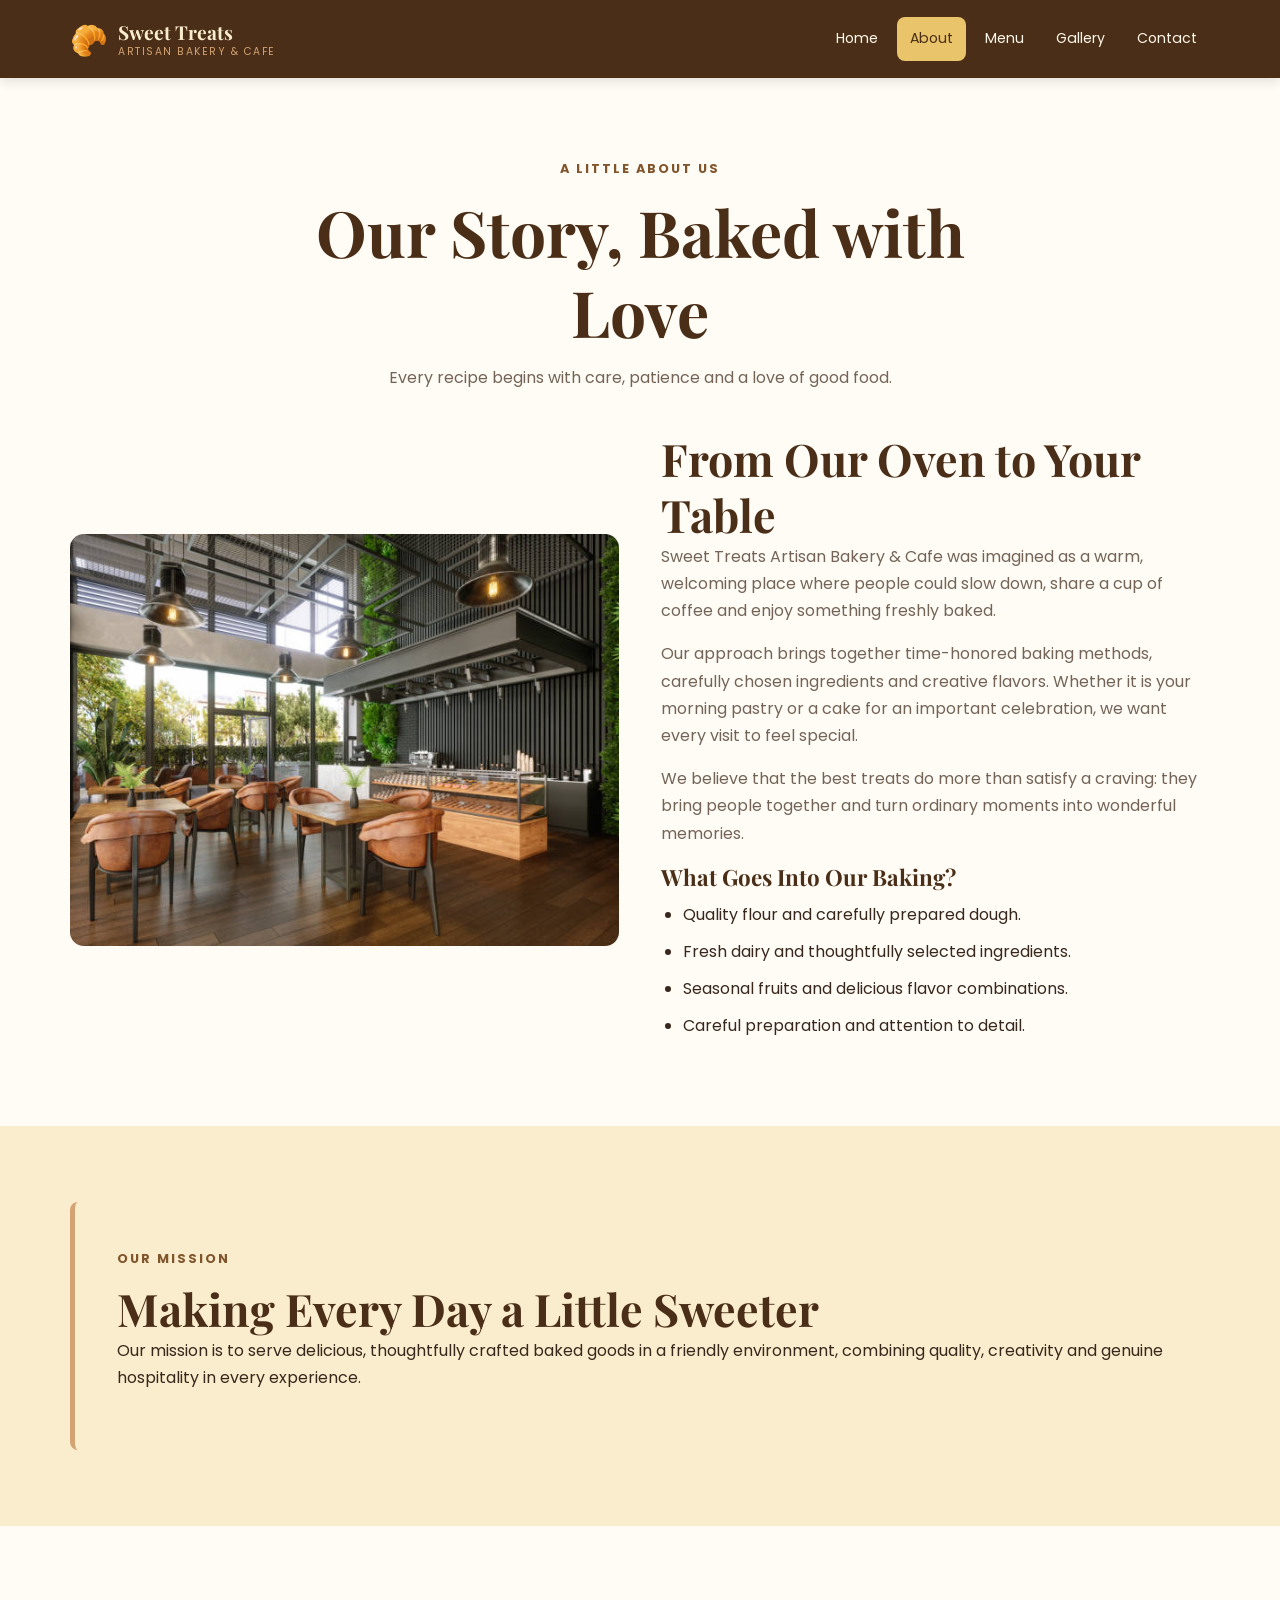
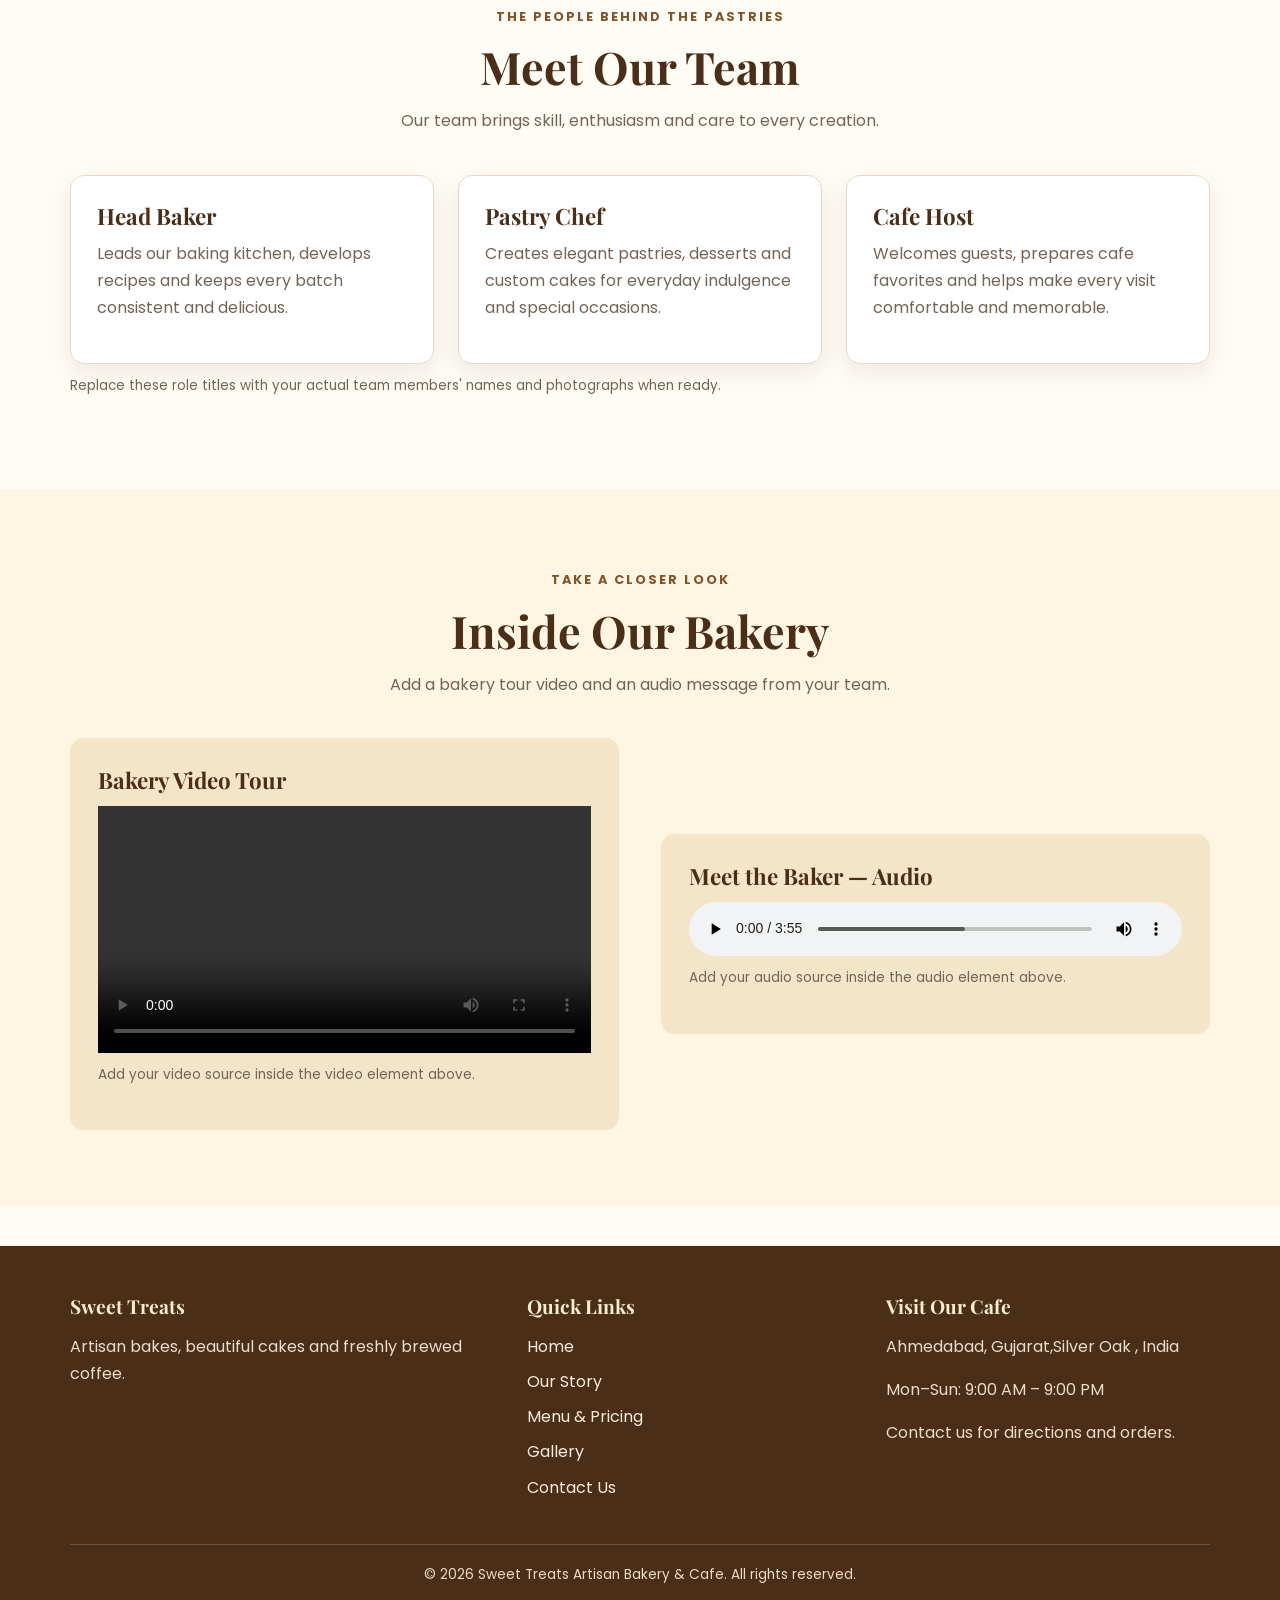
==== about.html @ 0de4624b "first commit" ====
<!DOCTYPE html>
<html lang="en">
<head>
  <meta charset="UTF-8">
  <meta name="viewport" content="width=device-width, initial-scale=1.0">
  <meta name="description" content="Discover the story, people and passion behind Sweet Treats Artisan Bakery & Cafe.">
  <title>About Us | Sweet Treats</title>

  <link rel="preconnect" href="https://fonts.googleapis.com">
  <link rel="preconnect" href="https://fonts.gstatic.com" crossorigin>
  <link href="https://fonts.googleapis.com/css2?family=Playfair+Display:wght@400;500;600;700&family=Poppins:wght@400;500;600;700&display=swap" rel="stylesheet">
  <link rel="stylesheet" href="style.css">
</head>
<body>

  <header class="site-header">
    <nav class="navbar container" aria-label="Main navigation">
      <a class="brand" href="index.html">
        <span class="brand-icon" aria-hidden="true">🥐</span>
        <span>Sweet Treats<small>Artisan Bakery & Cafe</small></span>
      </a>
      <ul class="nav-links">
        <li><a href="index.html">Home</a></li>
        <li><a class="active" aria-current="page" href="about.html">About</a></li>
        <li><a href="menu.html">Menu</a></li>
        <li><a href="gallery.html">Gallery</a></li>
        <li><a href="contact.html">Contact</a></li>
      </ul>
    </nav>
  </header>

  <main>
    <section class="section">
      <div class="container">
        <div class="section-heading">
          <span class="eyebrow">A little about us</span>
          <h1>Our Story, Baked with Love</h1>
          <p>Every recipe begins with care, patience and a love of good food.</p>
        </div>

        <div class="split-layout">
          <div class="image-placeholder story-image">
            <img src="cafe.jpg"
                 alt="Baker preparing fresh dough in the bakery kitchen">
          </div>

          <article class="story-copy">
            <h2>From Our Oven to Your Table</h2>
            <p>
              Sweet Treats Artisan Bakery & Cafe was imagined as a warm,
              welcoming place where people could slow down, share a cup of
              coffee and enjoy something freshly baked.
            </p>
            <p>
              Our approach brings together time-honored baking methods,
              carefully chosen ingredients and creative flavors. Whether it
              is your morning pastry or a cake for an important celebration,
              we want every visit to feel special.
            </p>
            <p>
              We believe that the best treats do more than satisfy a craving:
              they bring people together and turn ordinary moments into
              wonderful memories.
            </p>

            <h3>What Goes Into Our Baking?</h3>
            <ul class="ingredient-list">
              <li>Quality flour and carefully prepared dough.</li>
              <li>Fresh dairy and thoughtfully selected ingredients.</li>
              <li>Seasonal fruits and delicious flavor combinations.</li>
              <li>Careful preparation and attention to detail.</li>
            </ul>
          </article>
        </div>
      </div>
    </section>

    <!-- Mission statement -->
    <section class="section" style="background:#FAEDCD;">
      <div class="container">
        <div class="mission">
          <span class="eyebrow">Our mission</span>
          <h2>Making Every Day a Little Sweeter</h2>
          <p>
            Our mission is to serve delicious, thoughtfully crafted baked
            goods in a friendly environment, combining quality, creativity
            and genuine hospitality in every experience.
          </p>
        </div>
      </div>
    </section>

    <!-- Team introduction -->
    <section class="section">
      <div class="container">
        <div class="section-heading">
          <span class="eyebrow">The people behind the pastries</span>
          <h2>Meet Our Team</h2>
          <p>Our team brings skill, enthusiasm and care to every creation.</p>
        </div>

        <div class="team-grid">
          <article class="team-card">
            <h3>Head Baker</h3>
            <p>
              Leads our baking kitchen, develops recipes and keeps every batch
              consistent and delicious.
            </p>
          </article>

          <article class="team-card">
            <h3>Pastry Chef</h3>
            <p>
              Creates elegant pastries, desserts and custom cakes for everyday
              indulgence and special occasions.
            </p>
          </article>

          <article class="team-card">
            <h3>Cafe Host</h3>
            <p>
              Welcomes guests, prepares cafe favorites and helps make every
              visit comfortable and memorable.
            </p>
          </article>
        </div>

        <p class="media-note">
          Replace these role titles with your actual team members' names and
          photographs when ready.
        </p>
      </div>
    </section>

    <!-- Add your own video and audio files later -->
    <section class="section" style="background:#FFF5E3;">
      <div class="container">
        <div class="section-heading">
          <span class="eyebrow">Take a closer look</span>
          <h2>Inside Our Bakery</h2>
          <p>Add a bakery tour video and an audio message from your team.</p>
        </div>

        <div class="split-layout">
          <article class="media-panel">
            <h3>Bakery Video Tour</h3>
            <!-- Add your video source inside this element when ready.
                 Example: <source src="media/bakery-tour.mp4" type="video/mp4"> -->
            <video controls preload="metadata"
                   aria-label="Sweet Treats bakery video tour" src="8626687-uhd_3840_2160_25fps.mp4">
              Your browser does not support HTML video.
            </video>
            <p class="media-note">
              Add your video source inside the video element above.
            </p>
          </article>

          <article class="media-panel">
            <h3>Meet the Baker — Audio</h3>
            <!-- Add your audio source inside this element when ready.
                 Example: <source src="media/baker-message.mp3" type="audio/mpeg"> -->
            <audio controls preload="metadata" src="7 Years - Lukas Graham.mp3"
                   aria-label="Audio message from the Sweet Treats baker">
              Your browser does not support HTML audio.
            </audio>
            <p class="media-note">
              Add your audio source inside the audio element above.
            </p>
          </article>
        </div>
      </div>
    </section>
  </main>

  <footer class="site-footer">
    <div class="container">
      <div class="footer-grid">
        <div>
          <h3>Sweet Treats</h3>
          <p>Artisan bakes, beautiful cakes and freshly brewed coffee.</p>
        </div>
        <div>
          <h3>Quick Links</h3>
          <ul class="footer-links">
            <li><a href="index.html">Home</a></li>
            <li><a href="about.html">Our Story</a></li>
            <li><a href="menu.html">Menu & Pricing</a></li>
            <li><a href="gallery.html">Gallery</a></li>
            <li><a href="contact.html">Contact Us</a></li>
          </ul>
        </div>
        <div>
          <h3>Visit Our Cafe</h3>
          <p>Ahmedabad, Gujarat,Silver Oak , India</p>
          <p>Mon–Sun: 9:00 AM – 9:00 PM</p>
          <p><a href="contact.html">Contact us for directions and orders.</a></p>
        </div>
      </div>
      <div class="footer-bottom">
        <p>&copy; 2026 Sweet Treats Artisan Bakery & Cafe. All rights reserved.</p>
      </div>
    </div>
  </footer>

</body>
</html>
---- style.css ----
/* =========================================================
   SWEET TREATS ARTISAN BAKERY & CAFE
   Master stylesheet - shared by all five HTML pages
   ========================================================= */

/* 1. Theme variables and global reset */
:root {
  --chocolate: #4A2E17;
  --caramel: #D4A373;
  --vanilla: #FAEDCD;
  --amber: #E9C46A;
  --white: #FFFFFF;
  --black: #000000;
  --text: #38271C;
  --muted: #746457;
  --border: #E6D8C5;
  --shadow: 0 8px 25px rgba(74, 46, 23, 0.10);
  --radius: 14px;
  --container: 1140px;
}

* {
  margin: 0;
  padding: 0;
  box-sizing: border-box;
}

html {
  scroll-behavior: smooth;
  scroll-padding-top: 100px;
}

body {
  font-family: "Poppins", sans-serif;
  color: var(--text);
  background: #FFFCF6;
  line-height: 1.7;
}

img {
  display: block;
  max-width: 100%;
}

a {
  color: inherit;
  text-decoration: none;
}

button,
input,
select,
textarea {
  font: inherit;
}

ul,
ol {
  padding-left: 1.4rem;
}

h1,
h2,
h3,
h4 {
  font-family: "Playfair Display", serif;
  color: var(--chocolate);
  line-height: 1.25;
}

h1 {
  font-size: clamp(2.5rem, 5vw, 4.6rem);
}

h2 {
  font-size: clamp(2rem, 3.5vw, 2.8rem);
}

h3 {
  font-size: 1.4rem;
}

p {
  margin-bottom: 1rem;
}

.container {
  width: min(92%, var(--container));
  margin-inline: auto;
}

.section {
  padding: 76px 0;
}

.section-heading {
  max-width: 720px;
  margin: 0 auto 40px;
  text-align: center;
}

.section-heading p {
  margin-top: 12px;
  color: var(--muted);
}

.eyebrow {
  display: inline-block;
  margin-bottom: 12px;
  color: #80552C;
  font-size: 0.8rem;
  font-weight: 700;
  letter-spacing: 2px;
  text-transform: uppercase;
}

/* 2. Sticky navigation */
.site-header {
  position: sticky;
  top: 0;
  z-index: 1000;
  background: var(--chocolate);
  color: var(--white);
  box-shadow: 0 3px 12px rgba(0, 0, 0, 0.12);
}

.navbar {
  min-height: 78px;
  display: flex;
  align-items: center;
  justify-content: space-between;
  gap: 24px;
}

.brand {
  display: flex;
  align-items: center;
  gap: 10px;
  color: var(--vanilla);
  font-family: "Playfair Display", serif;
  font-size: 1.2rem;
  font-weight: 700;
  line-height: 1.3;
}

.brand-icon {
  font-size: 1.9rem;
}

.brand small {
  display: block;
  color: var(--caramel);
  font-family: "Poppins", sans-serif;
  font-size: 0.65rem;
  font-weight: 400;
  letter-spacing: 1.5px;
  text-transform: uppercase;
}

.nav-links {
  display: flex;
  align-items: center;
  gap: 6px;
  list-style: none;
  padding: 0;
}

.nav-links a {
  display: block;
  padding: 10px 13px;
  border-radius: 8px;
  color: #FFF8EC;
  font-size: 0.88rem;
  transition: background 0.25s, color 0.25s;
}

.nav-links a:hover,
.nav-links a.active {
  color: var(--chocolate);
  background: var(--amber);
}

.nav-links a:focus-visible,
.btn:focus-visible,
input:focus-visible,
select:focus-visible,
textarea:focus-visible {
  outline: 3px solid var(--amber);
  outline-offset: 3px;
}

/* 3. Buttons */
.btn {
  display: inline-flex;
  justify-content: center;
  align-items: center;
  gap: 8px;
  padding: 13px 25px;
  border: 2px solid transparent;
  border-radius: 8px;
  background: var(--chocolate);
  color: var(--white);
  font-weight: 600;
  cursor: pointer;
  transition: transform 0.25s, background 0.25s;
}

.btn:hover {
  background: #654324;
  transform: translateY(-2px);
}

.btn-primary {
  background: var(--amber);
  color: var(--chocolate);
}

.btn-primary:hover {
  background: var(--caramel);
}

.btn-outline {
  border-color: var(--chocolate);
  background: transparent;
  color: var(--chocolate);
}

.btn-outline:hover {
  background: var(--chocolate);
  color: var(--white);
}

/* 4. Black image placeholders
   Replace each images/REPLACE-ME.jpg path with your own image.
   The black background remains visible until an image is added. */
.image-placeholder {
  position: relative;
  overflow: hidden;
  background: var(--black);
  aspect-ratio: 4 / 3;
}

.image-placeholder img {
  width: 100%;
  height: 100%;
  object-fit: cover;
  background: var(--black);
  color: transparent;
  transition: transform 0.5s;
}

.hero .image-placeholder {
  aspect-ratio: auto;
  min-height: 390px;
  border: 1px solid rgba(255, 255, 255, 0.12);
  border-radius: 18px;
}

.hero .image-placeholder img {
  position: absolute;
  inset: 0;
}

/* 5. Home hero */
.hero {
  padding: 64px 0;
  background: var(--vanilla);
}

.hero-grid {
  display: grid;
  grid-template-columns: 1.05fr 0.95fr;
  align-items: center;
  gap: 48px;
}

.hero-copy p {
  max-width: 550px;
  margin: 22px 0;
  color: var(--muted);
  font-size: 1.05rem;
}

.hero-actions {
  display: flex;
  flex-wrap: wrap;
  gap: 12px;
  margin-top: 26px;
}

.hero-note {
  margin-top: 22px;
  color: var(--muted);
  font-size: 0.88rem;
}

/* 6. Cards, grids and highlights */
.grid {
  display: grid;
  grid-template-columns: repeat(3, minmax(0, 1fr));
  gap: 26px;
}

.product-card,
.gallery-card,
.info-card,
.team-card {
  overflow: hidden;
  border: 1px solid var(--border);
  border-radius: var(--radius);
  background: var(--white);
  box-shadow: var(--shadow);
}

.product-card,
.gallery-card {
  transition: transform 0.3s, box-shadow 0.3s;
}

.product-card:hover,
.gallery-card:hover {
  transform: translateY(-6px);
  box-shadow: 0 14px 35px rgba(74, 46, 23, 0.16);
}

.product-card .image-placeholder {
  aspect-ratio: 4 / 3;
}

.card-content {
  padding: 22px;
}

.card-content p {
  margin: 10px 0;
  color: var(--muted);
  font-size: 0.92rem;
}

.price {
  color: #80552C;
  font-size: 1.1rem;
  font-weight: 700;
}

.highlights {
  display: grid;
  grid-template-columns: repeat(4, minmax(0, 1fr));
  gap: 20px;
  margin-top: 36px;
}

.highlight {
  padding: 25px 18px;
  border-radius: var(--radius);
  background: var(--vanilla);
  text-align: center;
}

.highlight span {
  display: block;
  margin-bottom: 10px;
  font-size: 2rem;
}

.highlight h3 {
  margin-bottom: 8px;
  font-size: 1.15rem;
}

.highlight p {
  margin: 0;
  color: var(--muted);
  font-size: 0.88rem;
}

/* 7. General split layouts and story content */
.split-layout {
  display: grid;
  grid-template-columns: 1fr 1fr;
  align-items: center;
  gap: 42px;
}

.story-image {
  min-height: 330px;
  border-radius: var(--radius);
}

.story-copy p {
  color: var(--muted);
}

.check-list li,
.ingredient-list li,
.team-list li {
  margin: 10px 0;
}

.mission {
  padding: 42px;
  border-left: 5px solid var(--caramel);
  border-radius: 8px;
  background: var(--vanilla);
}

.team-grid {
  display: grid;
  grid-template-columns: repeat(3, minmax(0, 1fr));
  gap: 24px;
}

.team-card {
  padding: 26px;
}

.team-card p {
  margin-top: 10px;
  color: var(--muted);
}

.media-panel {
  padding: 28px;
  border-radius: var(--radius);
  background: #F4E5C8;
}

.media-panel video,
.media-panel audio {
  display: block;
  width: 100%;
  margin-top: 12px;
}

.media-note {
  margin-top: 10px;
  color: var(--muted);
  font-size: 0.85rem;
}

/* 8. Menu and pricing table */
.menu-category {
  margin-bottom: 36px;
}

.menu-category h3 {
  margin-bottom: 14px;
}

.menu-list {
  display: grid;
  grid-template-columns: repeat(2, minmax(0, 1fr));
  gap: 15px 30px;
  list-style: none;
  padding: 0;
}

.menu-list li {
  display: flex;
  justify-content: space-between;
  gap: 16px;
  padding: 13px 0;
  border-bottom: 1px dashed var(--border);
}

.menu-list strong {
  color: var(--chocolate);
  white-space: nowrap;
}

.table-wrap {
  overflow-x: auto;
  margin-top: 24px;
  border: 1px solid var(--border);
  border-radius: 10px;
  background: var(--white);
}

.menu-table {
  width: 100%;
  border-collapse: collapse;
  min-width: 680px;
}

.menu-table th,
.menu-table td {
  padding: 16px;
  border-bottom: 1px solid var(--border);
  text-align: left;
  vertical-align: top;
}

.menu-table th {
  background: var(--chocolate);
  color: var(--white);
  font-weight: 600;
}

.menu-table tbody tr:nth-child(even) {
  background: #FFF8EB;
}

.menu-table tbody tr:last-child td {
  border-bottom: 0;
}

/* 9. Gallery */
.gallery-grid {
  display: grid;
  grid-template-columns: repeat(3, minmax(0, 1fr));
  gap: 22px;
}

.gallery-card .image-placeholder {
  aspect-ratio: 1 / 1;
}

.gallery-caption {
  padding: 15px 18px;
}

.gallery-caption p {
  margin: 6px 0 0;
  color: var(--muted);
  font-size: 0.88rem;
}

.gallery-card:hover .image-placeholder img {
  transform: scale(1.06);
}

/* 10. Contact form and business information */
.contact-grid {
  display: grid;
  grid-template-columns: 1.1fr 0.9fr;
  align-items: start;
  gap: 35px;
}

.form-card,
.contact-card {
  padding: 30px;
  border: 1px solid var(--border);
  border-radius: var(--radius);
  background: var(--white);
  box-shadow: var(--shadow);
}

.form-group {
  margin-bottom: 18px;
}

.form-group label {
  display: block;
  margin-bottom: 7px;
  color: var(--chocolate);
  font-weight: 600;
}

.form-group input,
.form-group select,
.form-group textarea {
  width: 100%;
  padding: 12px 14px;
  border: 1px solid #CDBBA7;
  border-radius: 8px;
  background: #FFFCF7;
  color: var(--text);
}

.form-group textarea {
  min-height: 140px;
  resize: vertical;
}

.form-group input:focus,
.form-group select:focus,
.form-group textarea:focus {
  border-color: var(--caramel);
  outline: 2px solid rgba(212, 163, 115, 0.25);
}

.contact-details {
  list-style: none;
  padding: 0;
}

.contact-details li {
  margin-bottom: 20px;
}

.contact-details strong {
  display: block;
  margin-bottom: 4px;
  color: var(--chocolate);
}

.contact-details a {
  color: #80552C;
  text-decoration: underline;
  text-underline-offset: 3px;
}

.hours-table {
  width: 100%;
  border-collapse: collapse;
}

.hours-table td {
  padding: 10px 0;
  border-bottom: 1px solid var(--border);
}

.hours-table td:last-child {
  text-align: right;
}

/* 11. Reusable call-to-action banner */
.cta-banner {
  padding: 48px 30px;
  border-radius: var(--radius);
  background: var(--chocolate);
  color: var(--white);
  text-align: center;
}

.cta-banner h2 {
  color: var(--vanilla);
}

.cta-banner p {
  margin: 15px 0 24px;
  color: #EADBCB;
}

/* 12. Footer */
.site-footer {
  margin-top: 40px;
  padding: 48px 0 20px;
  background: var(--chocolate);
  color: #F8EBDD;
}

.footer-grid {
  display: grid;
  grid-template-columns: 1.3fr 1fr 1fr;
  gap: 35px;
  margin-bottom: 35px;
}

.site-footer h3 {
  margin-bottom: 15px;
  color: var(--vanilla);
  font-size: 1.2rem;
}

.site-footer p {
  color: #EADBCB;
}

.footer-links {
  list-style: none;
  padding: 0;
}

.footer-links li {
  margin-bottom: 8px;
}

.footer-links a {
  color: #F8EBDD;
}

.footer-links a:hover {
  color: var(--amber);
  text-decoration: underline;
}

.footer-bottom {
  padding-top: 18px;
  border-top: 1px solid rgba(255, 255, 255, 0.18);
  text-align: center;
  color: #EADBCB;
  font-size: 0.85rem;
}

/* 13. Tablet and mobile responsive layouts */
@media screen and (max-width: 900px) {
  .navbar {
    align-items: flex-start;
    flex-direction: column;
    justify-content: center;
    gap: 12px;
    padding-top: 16px;
    padding-bottom: 16px;
  }

  .nav-links {
    flex-wrap: wrap;
  }

  .hero-grid,
  .split-layout,
  .contact-grid {
    grid-template-columns: 1fr;
  }

  .hero-grid {
    gap: 30px;
  }

  .hero .image-placeholder {
    min-height: 320px;
  }

  .grid,
  .gallery-grid,
  .team-grid {
    grid-template-columns: repeat(2, minmax(0, 1fr));
  }

  .highlights {
    grid-template-columns: repeat(2, minmax(0, 1fr));
  }

  .footer-grid {
    grid-template-columns: repeat(2, minmax(0, 1fr));
  }
}

@media screen and (max-width: 768px) {
  .section {
    padding: 52px 0;
  }

  .navbar {
    gap: 12px;
  }

  .brand {
    font-size: 1.05rem;
  }

  .nav-links {
    gap: 4px;
  }

  .nav-links a {
    padding: 8px 10px;
    font-size: 0.82rem;
  }

  .hero {
    padding: 44px 0;
  }

  .hero-grid {
    gap: 25px;
  }

  .grid,
  .gallery-grid,
  .team-grid,
  .menu-list {
    grid-template-columns: 1fr;
  }

  .highlights {
    gap: 12px;
  }

  .highlight {
    padding: 18px 12px;
  }

  .form-card,
  .contact-card {
    padding: 22px;
  }

  .mission {
    padding: 26px;
  }

  .footer-grid {
    grid-template-columns: 1fr;
    gap: 24px;
  }
}

@media screen and (max-width: 420px) {
  .container {
    width: 94%;
  }

  .highlights {
    grid-template-columns: 1fr;
  }

  .hero-actions {
    flex-direction: column;
  }

  .hero-actions .btn {
    width: 100%;
  }
}

/* 14. Reduced motion accessibility */
@media (prefers-reduced-motion: reduce) {
  *,
  *::before,
  *::after {
    scroll-behavior: auto !important;
    transition-duration: 0.01ms !important;
    animation-duration: 0.01ms !important;
    animation-iteration-count: 1 !important;
  }
}
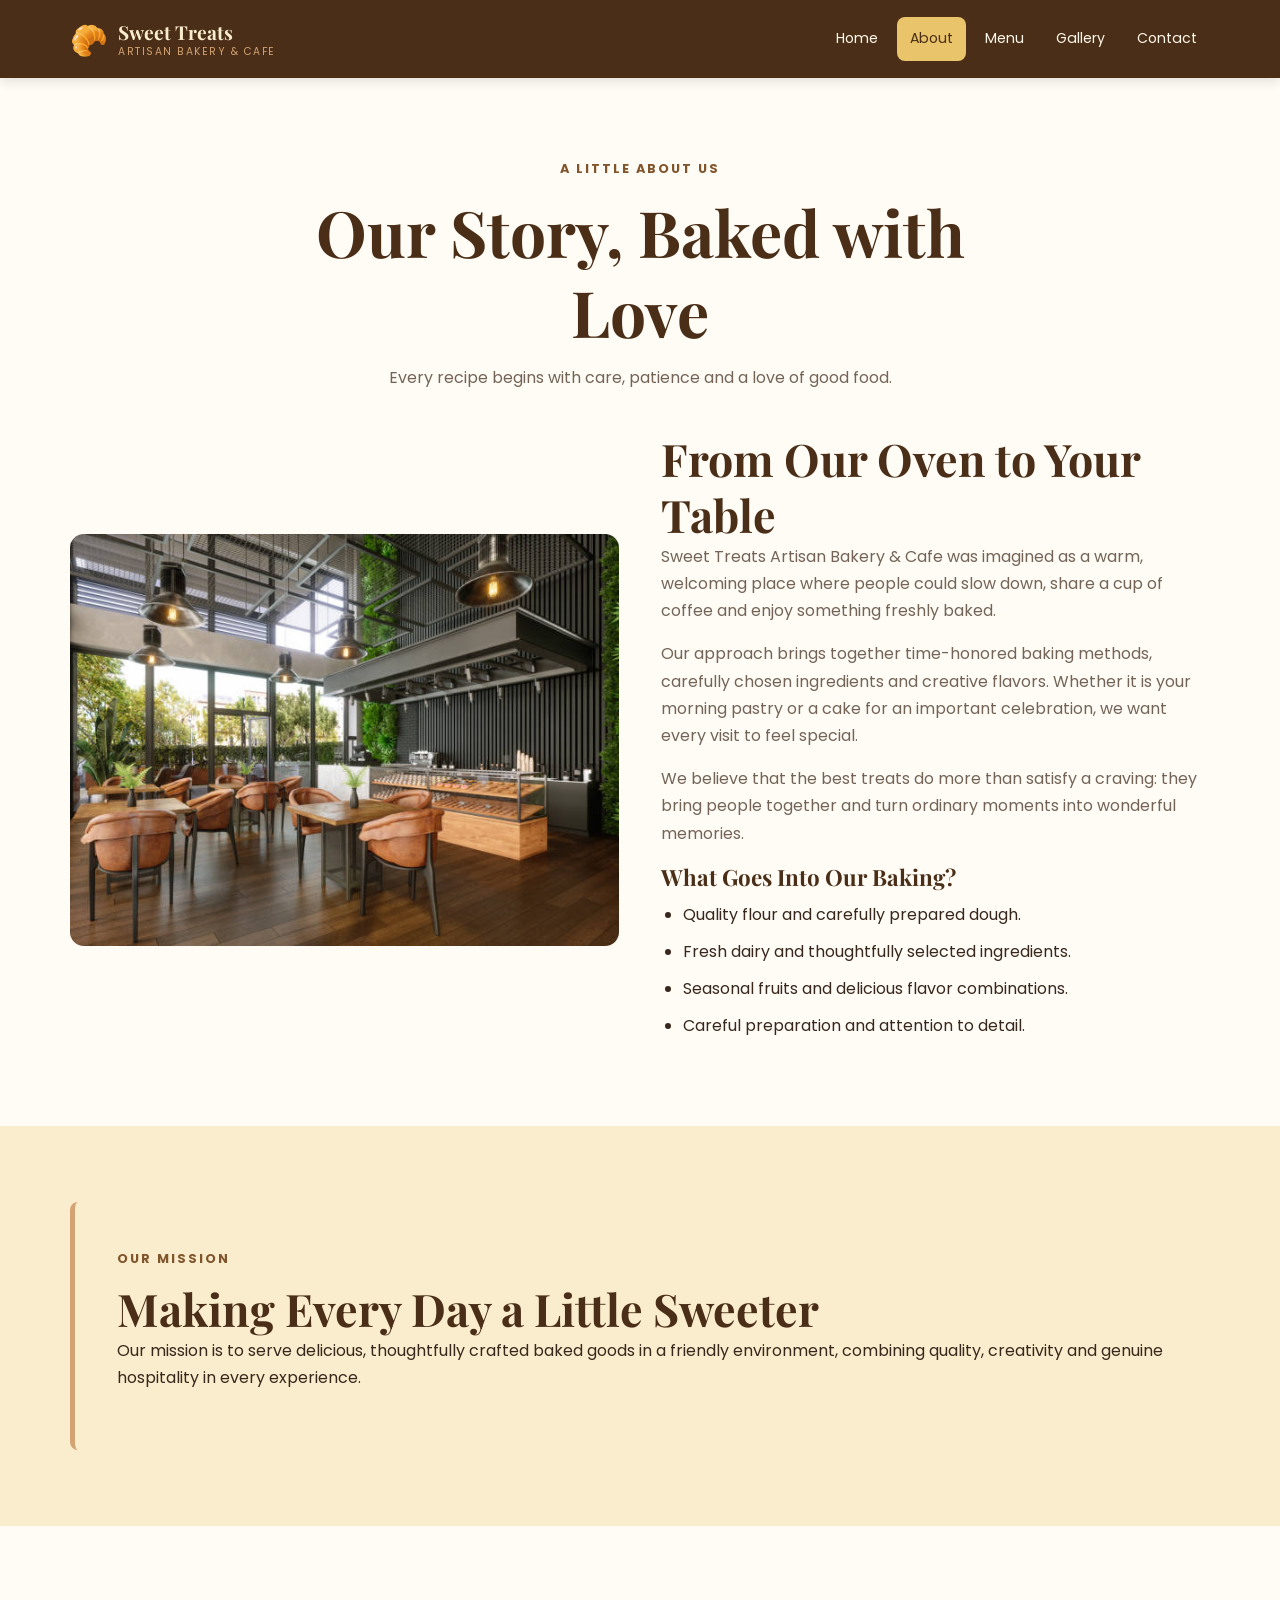
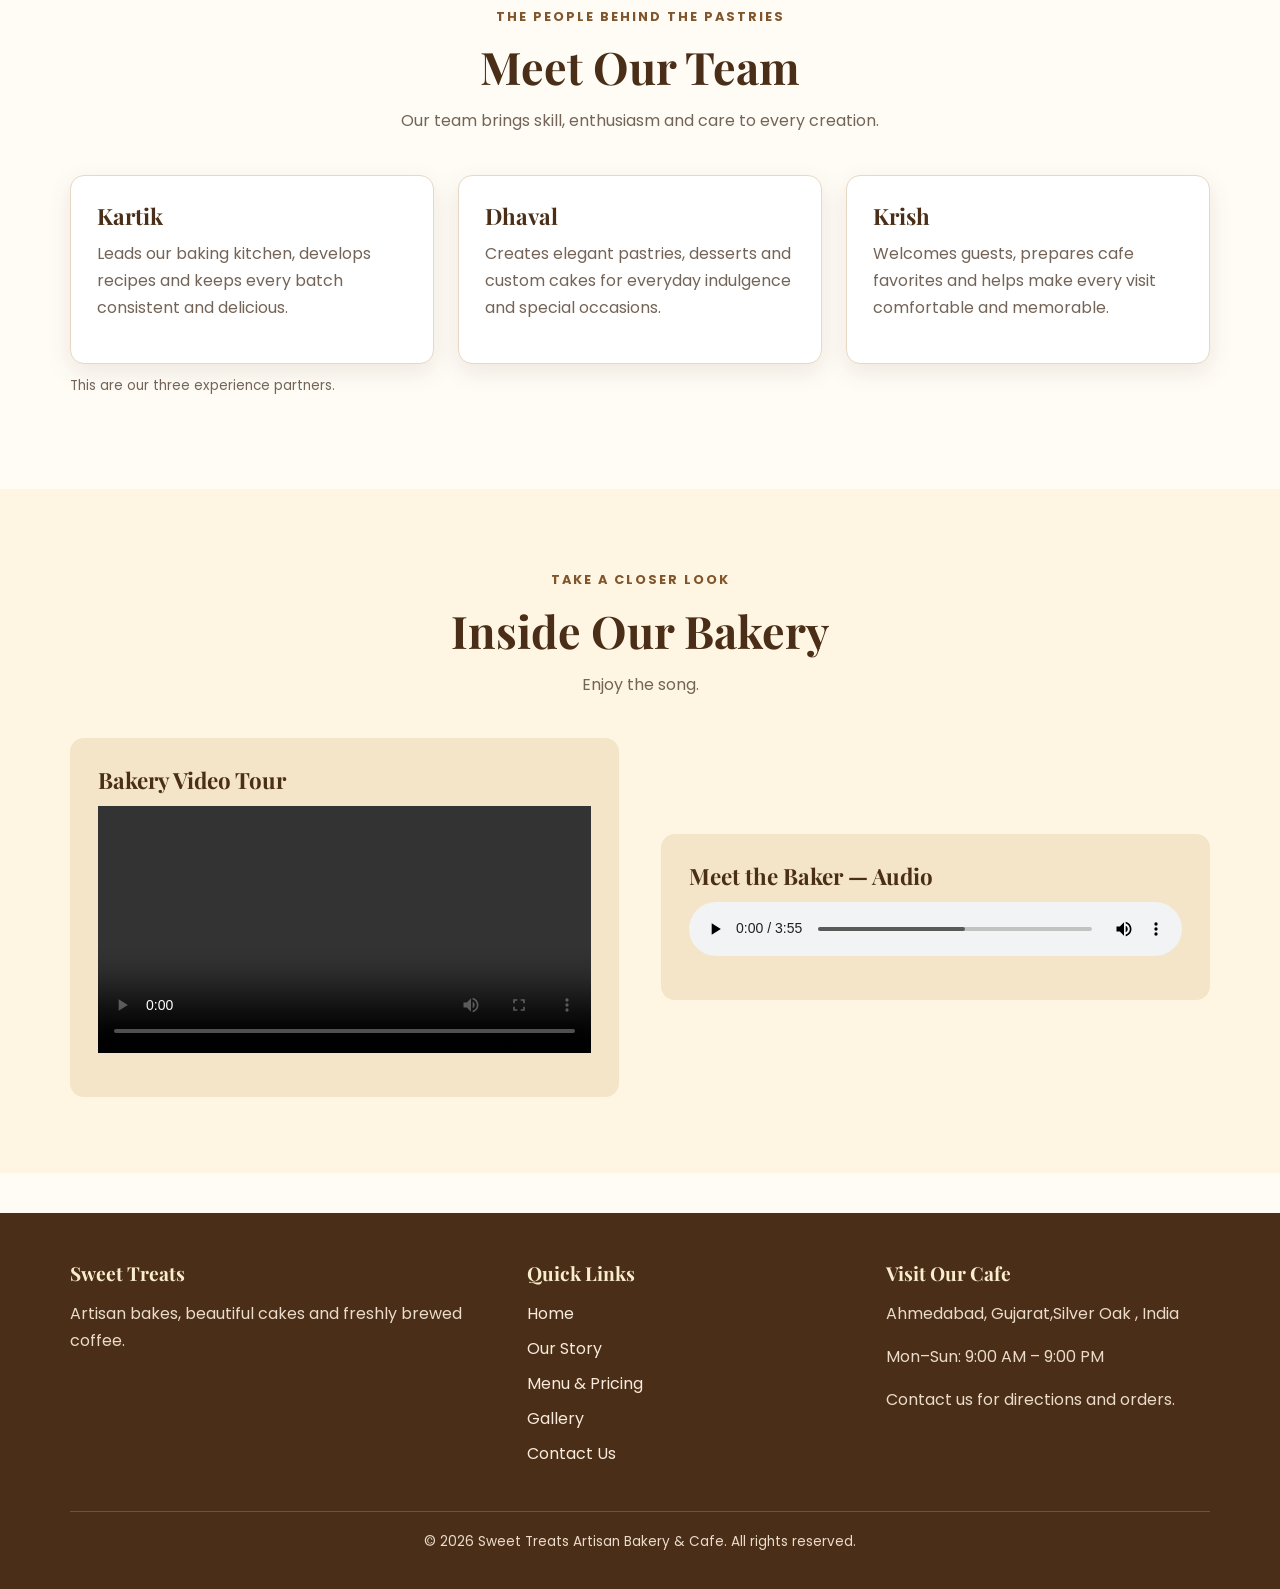
==== commit 29011b20: "Update about.html" ====
--- a/about.html
+++ b/about.html
@@ -102,7 +102,7 @@
 
         <div class="team-grid">
           <article class="team-card">
-            <h3>Head Baker</h3>
+            <h3>Kartik</h3>
             <p>
               Leads our baking kitchen, develops recipes and keeps every batch
               consistent and delicious.
@@ -110,7 +110,7 @@
           </article>
 
           <article class="team-card">
-            <h3>Pastry Chef</h3>
+            <h3>Dhaval</h3>
             <p>
               Creates elegant pastries, desserts and custom cakes for everyday
               indulgence and special occasions.
@@ -118,7 +118,7 @@
           </article>
 
           <article class="team-card">
-            <h3>Cafe Host</h3>
+            <h3>Krish</h3>
             <p>
               Welcomes guests, prepares cafe favorites and helps make every
               visit comfortable and memorable.
@@ -127,8 +127,7 @@
         </div>
 
         <p class="media-note">
-          Replace these role titles with your actual team members' names and
-          photographs when ready.
+          This are our three experience partners.
         </p>
       </div>
     </section>
@@ -139,7 +138,7 @@
         <div class="section-heading">
           <span class="eyebrow">Take a closer look</span>
           <h2>Inside Our Bakery</h2>
-          <p>Add a bakery tour video and an audio message from your team.</p>
+          <p>Enjoy the song.</p>
         </div>
 
         <div class="split-layout">
@@ -150,9 +149,9 @@
             <video controls preload="metadata"
                    aria-label="Sweet Treats bakery video tour" src="8626687-uhd_3840_2160_25fps.mp4">
               Your browser does not support HTML video.
-            </video>
+            </video playsinline autoplay loop preload="auto">
             <p class="media-note">
-              Add your video source inside the video element above.
+             
             </p>
           </article>
 
@@ -165,7 +164,7 @@
               Your browser does not support HTML audio.
             </audio>
             <p class="media-note">
-              Add your audio source inside the audio element above.
+             
             </p>
           </article>
         </div>
